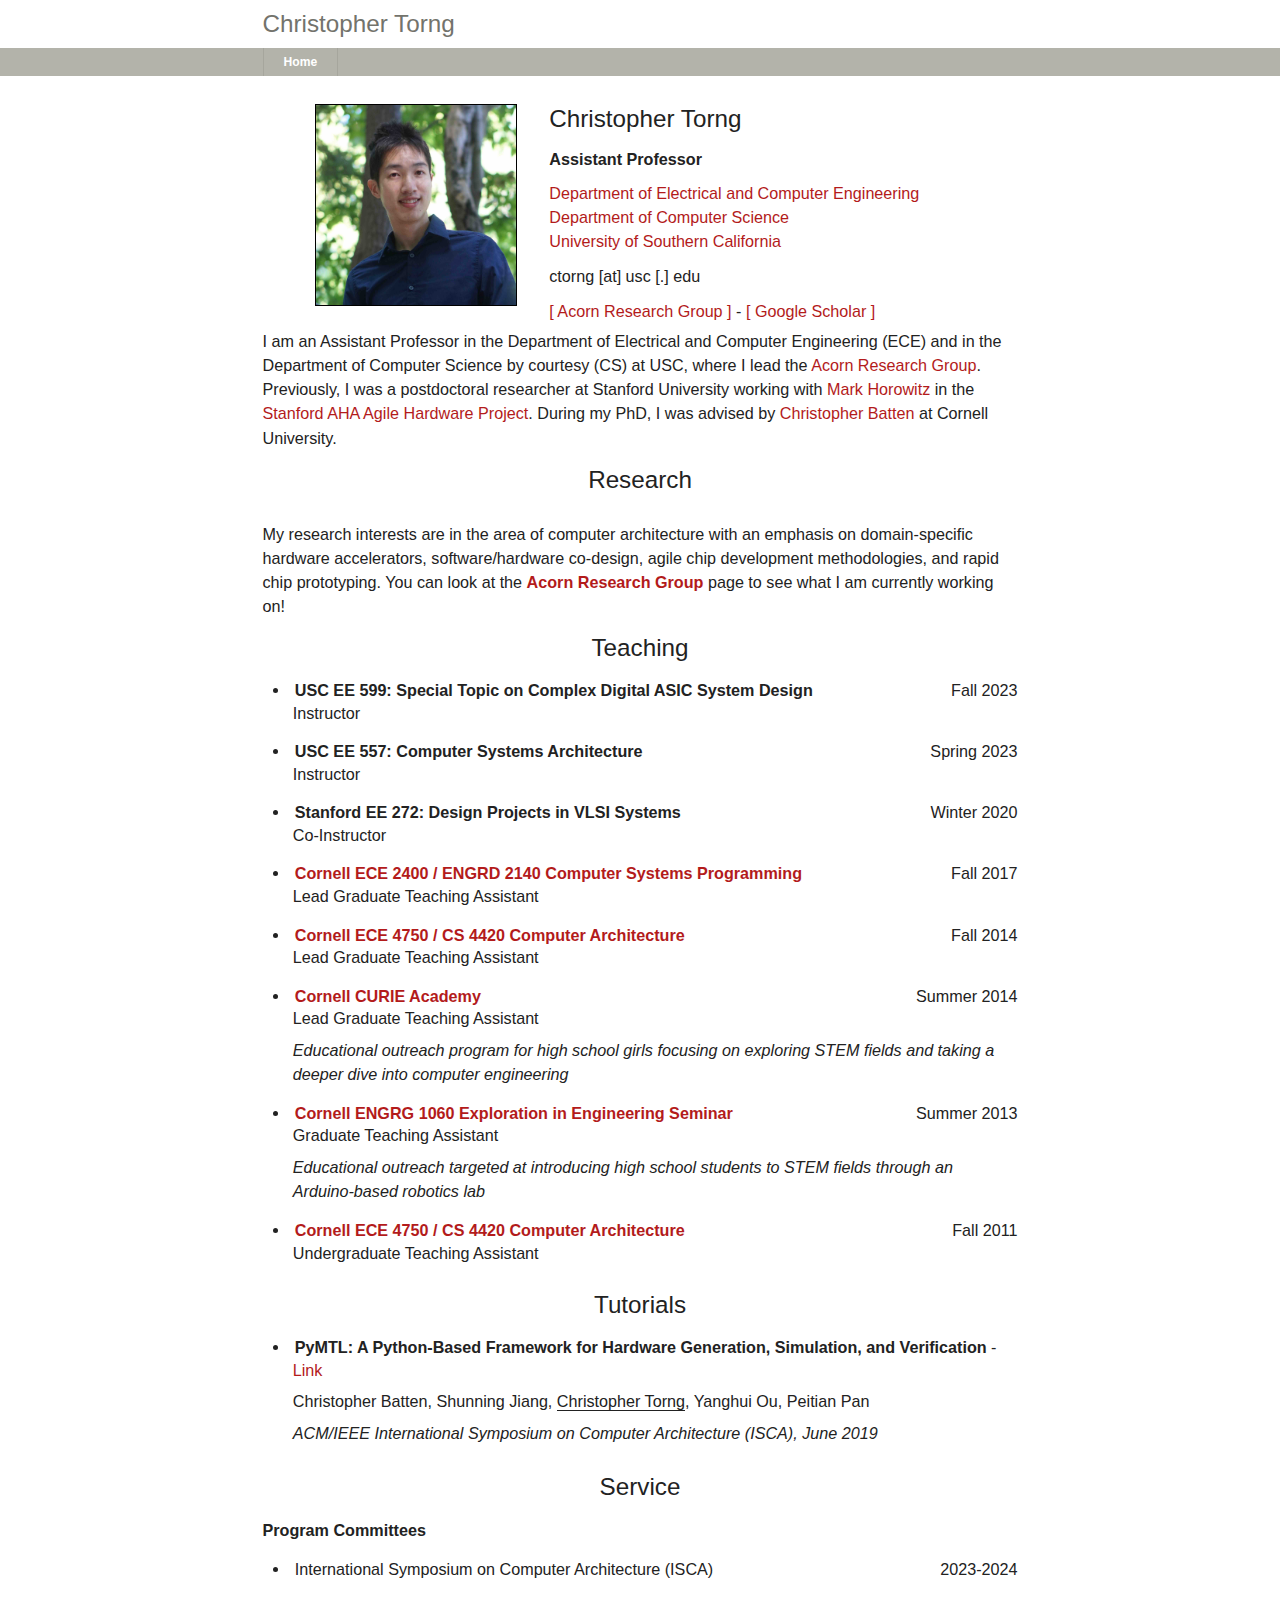
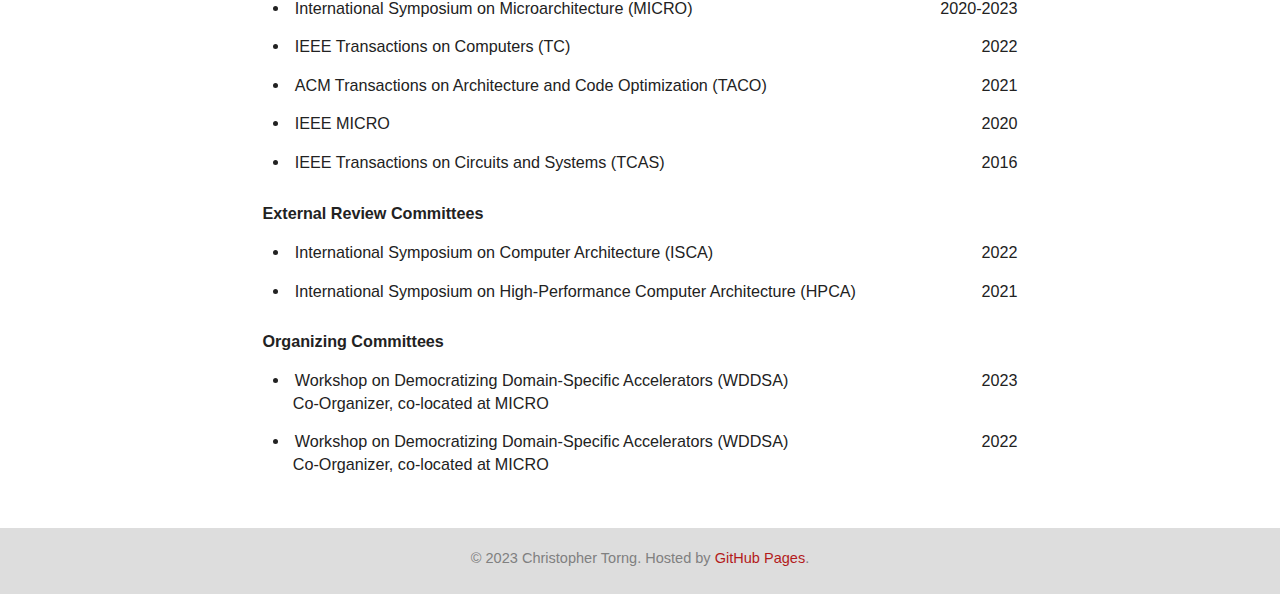
==== index.html @ f551531d "update" ====
<!DOCTYPE HTML PUBLIC "-//W3C//DTD HTML 4.01//EN"
  "http://www.w3.org/TR/html4/strict.dtd" >
<!--===================================================================-->
<!-- Christopher Torng Homepage                                       -->
<!--===================================================================-->

<html>

<head>
  <title>Christopher Torng</title>
  <meta charset="utf-8">
  <meta http-equiv="X-UA-Compatible" content="IE=edge">
  <meta name="robots" content="all">
  <meta name="author" content="Christopher Torng">

  <!-- Tells browser to set website width in px to device width -->
  <meta name="viewport" content="width=device-width, initial-scale=1, shrink-to-fit=no">

  <!-- <link rel="shortcut icon" type="image/x-icon" href="stanford.ico" /> -->
  <link rel="stylesheet" type="text/css" media="screen" href="ctorng.css"/>
  <link rel="apple-touch-icon" href="apple-touch-icon.png">

  <!-- Open Graph -->

  <meta property="og:locale"    content="en_US">
  <meta property="og:url"       content="https://ctorng.com/" />
  <meta property="og:type"      content="website" />
  <meta property="og:title"     content="Christopher Torng" />
  <meta property="og:site_name" content="Christopher Torng" />
  <meta property="og:image"     content="https://ctorng.com/ctorng.jpg" />
  <meta property="og:description" content="Christopher Torng" />
</head>

<body class="onecolumn">

<!-- - - - - - - - - - - - - - - - - - - - - - - - - - - - - - - - - - -->
<!-- Header                                                            -->
<!-- - - - - - - - - - - - - - - - - - - - - - - - - - - - - - - - - - -->

<div id="header">
  <div id="header-uname">
    <div id="header-uname-inner">
      <h1>Christopher Torng</h1>
    </div>
  </div>
  <div id="header-nav">
    <div id="header-nav-inner">
      <ul>
        <li><a href="index.html">Home</a></li>
        <!--<li><a href="news.html">News</a></li>-->
        <!--<li><a href="research.html">Research</a></li>-->
        <!--<li><a href="publications.html">Publications</a></li>-->
        <!--<li><a href="teaching.html">Teaching</a></li>-->
        <!--<li><a href="chips.html">Chips</a></li>-->
        <!--<li><a href="cv.html">CV</a></li>-->
      </ul>
      <div class="float-fix"></div>
    </div>
  </div>
</div>

<!-- - - - - - - - - - - - - - - - - - - - - - - - - - - - - - - - - - -->
<!-- Content                                                       -->
<!-- - - - - - - - - - - - - - - - - - - - - - - - - - - - - - - - - - -->

<div id="content">
<div id="content-inner">

<table><tr>
  <td>
    <img id="headshot" src="ctorng.jpg" alt="Christopher Torng" />
  </td>
  <td>
    <h1>Christopher Torng</h1>
    <h2><b>Assistant Professor</b></h2>
    <br>
    <h2><a href="https://minghsiehece.usc.edu">Department of Electrical and Computer Engineering</a></h2>
    <h2><a href="https://www.cs.usc.edu">Department of Computer Science</a></h2>
    <h2><a href="https://www.usc.edu">University of Southern California</a></h2>
    <br>
    <h2>ctorng [at] usc [.] edu</h2>
    <br>
    <h2>
      <!-- <a href="assets/cv/ctorng-cv.pdf" target="_blank">[CV]</a> -->
      <a href="https://sites.usc.edu/acorn-research" target="_blank">[
        Acorn Research Group ]</a> -
      <a href="https://scholar.google.com/citations?hl=en&user=NqSxRAsAAAAJ&view_op=list_works&sortby=pubdate" target="_blank">[ Google
            Scholar ]</a>
    </h2>
  </td>
</tr></table>

<p>I am an Assistant Professor in the Department of Electrical and
Computer Engineering (ECE) and in the Department of Computer Science by
courtesy (CS) at USC, where I lead the <a href="https://sites.usc.edu/acorn-research" target="_blank">Acorn Research Group</a>.

Previously, I was a postdoctoral researcher at Stanford University working
with <a
href="https://aha.stanford.edu/person/mark-horowitz">Mark Horowitz</a>
in the <a href="https://aha.stanford.edu/">Stanford AHA Agile Hardware
  Project</a>. During my PhD, I was advised by <a
  href="http://www.csl.cornell.edu/~cbatten/">Christopher Batten</a>
at Cornell University.
</p>

  <!-- ...........................................................
   Research
  ................................................................ -->

  <div id="content-header"><h1 class="center">Research</h1></div>

<br>

<p>My research interests are in the area of computer architecture with an
emphasis on domain-specific hardware accelerators, software/hardware
co-design, agile chip development methodologies, and rapid chip prototyping.

You can look at the <b><a href="https://sites.usc.edu/acorn-research"
target="_blank">Acorn Research Group</a></b> page
to see what I am currently working on!
</p>

<!--
<p>
It is challenging today for traditional hardware design flows to produce high-quality designs quickly and at low cost. We have just experienced a global chip shortage with significant economic impacts, and it is now critically important to ask new research questions regarding how architectures and systems can be designed from the ground up to reduce the <i>end-to-end design effort</i> across the software-hardware stack, rather than designing primarily for higher performance and efficiency. My research approach tackles this problem from the system aspects down through to the silicon implementation.
</p>

<p>
I have a demonstrated track record in building digital silicon prototypes that support my research, including an end-to-end agile flow with compiler-accelerator co-design (<a href="chips.html#amber"><i>Amber SoC</i></a> in 16nm), productive chip building methodologies (<a href="chips.html#celerity"><i>Celerity SoC</i></a> in 16nm), silicon-validation of a new Python-embedded hardware description language called PyMTL (<a href="chips.html#brgtc1"><i>BRGTC1</i></a> in 130nm, <a href="chips.html#brgtc2"><i>BRGTC2</i></a> in 28nm), evaluating fine-grain power control techniques (<a href="chips.html#dcs"><i>DCS</i></a> in 65nm), and hardware-accelerated advanced cryptography (<a href="chips.html#vdf"><i>CryptoVDF</i></a> in 130nm).
-->

<!--
My activities have resulted in a selection as a Rising Star in Computer Architecture by Georgia Tech and an IEEE Micro Top Pick from Hot Chips.</p>
-->

  <!-- ...........................................................
   Teaching
  ................................................................ -->

  <div id="content-header"><h1 class="center">Teaching</h1></div>

  <ul class="medlist">

  <li><b>USC EE 599: Special Topic on Complex Digital ASIC System Design</b><span style="float:right;">Fall 2023</span>
    <br>Instructor
  </li>

  <li><b>USC EE 557: Computer Systems Architecture</b><span style="float:right;">Spring 2023</span>
    <br>Instructor
  </li>

  <li><b>Stanford EE 272: Design Projects in VLSI Systems</b><span style="float:right;">Winter 2020</span>
    <br>Co-Instructor
  </li>

  <li><b><a href="http://www.csl.cornell.edu/courses/ece2400/">Cornell ECE 2400 / ENGRD
          2140 Computer Systems Programming</a></b><span style="float:right;">Fall 2017</span>
    <br>Lead Graduate Teaching Assistant
  </li>

  <li><b><a href="http://www.csl.cornell.edu/courses/ece4750/">Cornell ECE 4750 / CS
        4420 Computer Architecture</a></b><span style="float:right;">Fall 2014</span>
    <br>Lead Graduate Teaching Assistant
  </li>

  <li><b><a href="http://www.csl.cornell.edu/curie2014/">Cornell CURIE
        Academy</a></b><span style="float:right;"> Summer 2014</span>
    <br>Lead Graduate Teaching Assistant
    <p><i>Educational outreach program for high school girls focusing
      on exploring STEM fields and taking a deeper dive into computer
      engineering</i></p>
  </li>

  <li><b><a href="http://www.csl.cornell.edu/engrg1060/">Cornell ENGRG
        1060 Exploration in Engineering Seminar</a></b><span style="float:right;">Summer 2013</span>
    <br>Graduate Teaching Assistant
    <p><i>Educational outreach targeted at introducing high school students to
      STEM fields through an Arduino-based robotics lab</i></p>
  </li>

  <li><b><a href="http://www.csl.cornell.edu/courses/ece4750/">Cornell ECE 4750 / CS
        4420 Computer Architecture</a></b><span style="float:right;">Fall 2011</span>
    <br>Undergraduate Teaching Assistant
  </li>

  </ul>
  <br>

  <!-- ...........................................................
   Tutorials
  ................................................................ -->

  <div id="content-header"><h1>Tutorials</h1></div>

  <ul class="medlist">
    <li><b>PyMTL: A Python-Based Framework for Hardware Generation,
        Simulation, and Verification</b> -
    <a href="https://www.csl.cornell.edu/pymtl2019">Link</a>

      <p>Christopher Batten, Shunning Jiang, <uu>Christopher Torng</uu>,
      Yanghui Ou, Peitian Pan</p>

      <p><i>ACM/IEEE International Symposium on Computer Architecture
        (ISCA), June 2019</i></p>
    </li>
  </ul>
  <br>

  <!-- ...........................................................
   Service
  ................................................................ -->

  <div id="content-header"><h1>Service</h1></div>

  <p><b>Program Committees</b></p>
  <ul class="medlist">
    <li>International Symposium on Computer Architecture (ISCA)<span style="float:right;">2023-2024</span></li>
    <li>International Symposium on Microarchitecture (MICRO)<span style="float:right;">2020-2023</span></li>
    <li>IEEE Transactions on Computers (TC)<span style="float:right;">2022</span></li>
    <li>ACM Transactions on Architecture and Code Optimization (TACO)<span style="float:right;">2021</span></li>
    <li>IEEE MICRO<span style="float:right;">2020</span></li>
    <li>IEEE Transactions on Circuits and Systems (TCAS)<span style="float:right;">2016</span></li>
  </ul>
  <br>

  <p><b>External Review Committees</b></p>
  <ul class="medlist">
    <li>International Symposium on Computer Architecture (ISCA)<span style="float:right;">2022</span></li>
    <li>International Symposium on High-Performance Computer Architecture (HPCA)<span style="float:right;">2021</span></li>
  </ul>
  <br>

  <p><b>Organizing Committees</b></p>
  <ul class="medlist">
    <li>
      Workshop on Democratizing Domain-Specific Accelerators (WDDSA)<span style="float:right;">2023</span>
      <br>Co-Organizer, co-located at MICRO
    </li>
    <li>
      Workshop on Democratizing Domain-Specific Accelerators (WDDSA)<span style="float:right;">2022</span>
      <br>Co-Organizer, co-located at MICRO
    </li>
  </ul>
  <br>



</div>
</div>
<div id="copyright"> <p>© 2023 Christopher Torng. Hosted by <a
     href="https://pages.github.com" target="_blank">GitHub Pages</a>.</p>
</div>
</body>
</html>
---- ctorng.css ----
/*======================================================================*/
/* Work Stylesheet                                                      */
/*======================================================================*/
/*
  Some of this formatting comes from Cornell University website templates,
  but most of it has been customized.

  Author : Christopher Torng
  Date   : October 2021
*/

/*----------------------------------------------------------------------*/
/* Main Body Block                                                      */
/*----------------------------------------------------------------------*/
/* According to Cornell website template comments: Note the font-size
   declaration. Its purpose is to reset the default font size to 10px
   instead of 16px, allowing font sizes to be specified in ems
   throughout the stylesheet (1.0em = 10px, 1.3em = 13px, etc.). It is
   important to specify font sizes in ems instead of pixels, because
   IE/Win does not allow text to be resized by the user if it is
   specified in pixels.
*/

BODY
{
  width            : 100%;
  margin           : 0px;
  padding          : 0px;
  background-color : white;
  background-image : none;
  /* font-family      : georgia, arial, serif; */
  font-family      : helvetica;
  /* translate 1.0em to 10px, 1.5em to 15px, etc. */
  font-size        : 63.125%;
  color            : #222;
  /* background       : #f0eee4; */
  /* background       : #eeeeee; */
  background       : #ffffff;
  overflow-y       : scroll;
}


/*----------------------------------------------------------------------*/
/* Header                                                               */
/*----------------------------------------------------------------------*/
/* Includes both the header name and the navigation bar */

#header-uname
{
  background       : #ffffff;
}

#header-uname-inner
{
  max-width        : 755px;
  margin           : 0px;
  margin-left      : auto;
  margin-right     : auto;
  padding          : 0px;
  padding-left     : 25px;
  padding-right    : 25px;
  background       : #ffffff;
  /*border : 1px solid blue;*/
}

#header-uname h1
{
  max-width        : 755px;
  margin           : 0px;
  margin-left      : auto;
  margin-right     : auto;
  padding          : 0px;
  padding-top      : 10px;
  padding-bottom   : 10px;
  font-size        : 2.4em;
  font-weight      : normal;
  color            : #73736c;
  display          : block;
  /*border : 1px dashed blue;*/

  /* Make header a little larger on iOS safari */
  -webkit-text-size-adjust : 150%;
}

#header-nav
{
  width            : 100%;
  background       : #b3b3aa;
}

#header-nav-inner
{
  max-width        : 755px;
  margin           : 0px;
  margin-left      : auto;
  margin-right     : auto;
  padding          : 0px;
  padding-left     : 25px;
  padding-right    : 25px;
  background       : #b3b3aa;
  /*border : 1px solid green;*/
}

#header-nav ul
{
  float            : left;
  margin           : 0;
  padding          : 0;
  border-left      : 1px solid #a6a69d;
  max-width        : 739px;
  display          : block;
}

#header-nav li
{
  margin           : 0px;
  padding          : 0px;
  float            : left;
  background       : none;
  display          : block;
  font-size        : 1em;
  /*border : 1px solid red;*/

  /* Make item a little larger on iOS safari */
  -webkit-text-size-adjust : 150%;
}

#header-nav a
{
  float            : left;
  padding          : 7px 20px;
  border           : none;
  border-right     : 1px solid #a6a69d;
  font-size        : 1.2em;
  font-weight      : bold;
  color            : #ffffff;
  text-decoration  : none;
}

#header-nav a:hover
{
  background       : #a6a69d;
}

/*----------------------------------------------------------------------*/
/* Header Block                                                         */
/*----------------------------------------------------------------------*/

DIV#header
{
  margin           : 0em;
  padding          : 0em;
}

IMG#headshot
{
  margin           : 0em;
  margin-left      : 2em;
  margin-bottom    : 2em;
  padding          : 0em;
  border           : 1px solid black;
  float            : right;
  width            : 200px;
  height           : 200px;
}

/*----------------------------------------------------------------------*/
/* Content Block                                                        */
/*----------------------------------------------------------------------*/

DIV#content
{
  clear            : left;
  width            : 100%;
  margin           : 0em;
  padding          : 0em;
  /* background       : #f0eee4; */
  /* background       : #eeeeee; */
  background       : #ffffff;
}

DIV#content-inner
{
  clear            : left;
  max-width        : 755px;
  margin           : 0em;
  margin-left      : auto;
  margin-right     : auto;
  padding-left     : 25px;
  padding-right    : 25px;
  padding-top      : 25px;
  padding-bottom   : 25px;
}

DIV#content-header h1
{
  text-align       : center;
  font-size        : 2.4em;
  font-weight      : normal;

}

/* Adjust space between each publication entry */

DIV#content-pub
{
  margin-bottom    : 2.0em;
}

/* Adjust paragraphs within a publication entry. The font weight is
 * lighter to make the underlined name stand out more */

DIV#content-pub P
{
  margin           : 0em;
  margin-bottom    : 0.5em;
  padding          : 0em;
  font-size        : 1.6em;
  font-weight      : lighter;
  line-height      : 1.30em;
}

/* Make <uu> underline with extra whitespace from the bottom of the text */

DIV#content-pub P UU
{
  border-bottom    : 1px solid;
  padding-bottom   : 0px;
}

/*----------------------------------------------------------------------*/
/* Copyright                                                            */
/*----------------------------------------------------------------------*/

DIV#copyright
{
  clear            : left;
  margin           : 0em;
  margin-left      : auto;
  margin-right     : auto;
  padding-left     : 25px;
  padding-right    : 25px;
  padding-top      : 20px;
  padding-bottom   : 10px;
  background       : #dddddd;
  color            : gray;
  font-size        : 0.9em;
  font-weight      : normal;
  line-height      : 1.0em;
}

DIV#copyright P
{
  text-align       : center;
}

/*----------------------------------------------------------------------*/
/* Paragraphs                                                           */
/*----------------------------------------------------------------------*/

P
{
  margin           : 0em;
  margin-bottom    : 1.0em;
  padding          : 0em;
  font-size        : 1.6em;
  line-height      : 1.49em;
}

P.small
{
  margin           : 0em;
  margin-bottom    : 0.0em;
  padding          : 0em;
  font-size        : 1.6em;
  line-height      : 1.30em;
}

/*----------------------------------------------------------------------*/
/* Links                                                                */
/*----------------------------------------------------------------------*/

A:link     { color: #b31b1b; text-decoration: none      }
A:visited  { color: #b31b1b; text-decoration: none      }
A:hover    { color: #b31b1b; text-decoration: underline }
A:active   { color: #b31b1b; text-decoration: underline }

/*----------------------------------------------------------------------*/
/* Headings                                                             */
/*----------------------------------------------------------------------*/

H1
{
  margin           : 0em;
  margin-bottom    : 0.7em;
  padding          : 0em;
  font-weight      : normal;
  text-align       : left;
  font-size        : 2.4em;

  /* Make header a little larger on iOS safari */
  -webkit-text-size-adjust : 150%;
}

H1.center
{
  text-align       : center;
}

/* this surrounds H2 with a pair of long dashes */

H2.dashed:before
{
  content : "\2014  ";
}

H2.dashed:after
{
  content : "  \2014";
}

H2.dashed
{
  margin           : 0em;
  margin-bottom    : 0.5em;
  padding          : 0em;
  font-weight      : normal;
  font-size        : 2.0em;
  text-align       : center;
  /*text-indent      : -1em;*/
}

H2
{
  margin           : 0em;
  margin-bottom    : 0.3em;
  padding          : 0em;
  padding-top      : 0.0em;
  font-weight      : normal;
  font-size        : 1.6em;
  /*text-align       : center;*/
  /*text-indent      : -1em;*/
}

H3
{
  margin           : 0em;
  margin-bottom    : 0.4em;
  padding          : 0em;
  padding-top      : 0.7em;
  font-size        : 1.6em;
  font-weight      : bold;
  text-align       : left;
}

H4
{
  margin           : 0em;
  margin-bottom    : 0.4em;
  padding          : 0em;
  padding-top      : 0.0em;
  font-size        : 1.4em;
  font-weight      : bold;
  line-height      : 1.5em;
  text-align       : left;
}

H4.center
{
  margin           : 0em;
  margin-bottom    : 0.4em;
  padding          : 0em;
  padding-top      : 0em;
  font-size        : 1.4em;
  font-weight      : bold;
  line-height      : 1.5em;
  text-align       : center;
}

/*----------------------------------------------------------------------*/
/* Lists                                                                */
/*----------------------------------------------------------------------*/

UL
{
  margin           : 0em;
  margin-left      : 2.5em;
  padding          : 0em;
  padding-top      : 0.5em;
}

UL UL
{
  margin-top       : 0.7em;
}

UL LI
{
  margin-bottom    : 0.7em;
  padding          : 0em;
  font-size        : 1.3em;
  line-height      : 1.39em;
}

UL.tightlist
{
  padding          : 0em;
  padding-left     : 1.5em;
  margin           : 0em;
  margin-bottom    : 0.7em;
  list-style-position : inside;
}

UL.tightlist LI
{
  margin           : 0.2em;
  padding          : 0em;
  font-size        : 1.6em;
}

UL.medlist
{
  padding          : 0em;
  margin           : 0em;
/*  margin-left      : 2.5em;*/
  margin-left      : 3.0em;
  text-indent      : -2.0em;
  list-style-position : inside;
}

UL.medlist LI
{
  margin           : 0em;
  margin-bottom    : 1.0em;
  padding          : 0em;
  font-size        : 1.6em;
}

/* Make <uu> underline with extra whitespace from the bottom of the text */

UL.medlist UU
{
  border-bottom    : 1px solid;
  padding-bottom   : 0px;
}

UL.medlist LI SPAN.date
{
  font-weight      : bold;
}

UL.medlist LI P
{
  margin           : 0.5em;
  margin-left      : 0.0em;
  text-indent      : 0.0em;
  font-size        : 1.0em;
}

/*----------------------------------------------------------------------*/
/* Tables                                                               */
/*----------------------------------------------------------------------*/

TABLE
{
  /*font-size     : 1.3em;*/
  /*line-height   : 1.39em;*/
}

TABLE TR TD
{
  margin        : 0em;
  padding-left  : 3em;
  padding-right : 0em;
}

/*----------------------------------------------------------------------*/
/* Misc                                                                 */
/*----------------------------------------------------------------------*/

.float-fix { clear : both; }
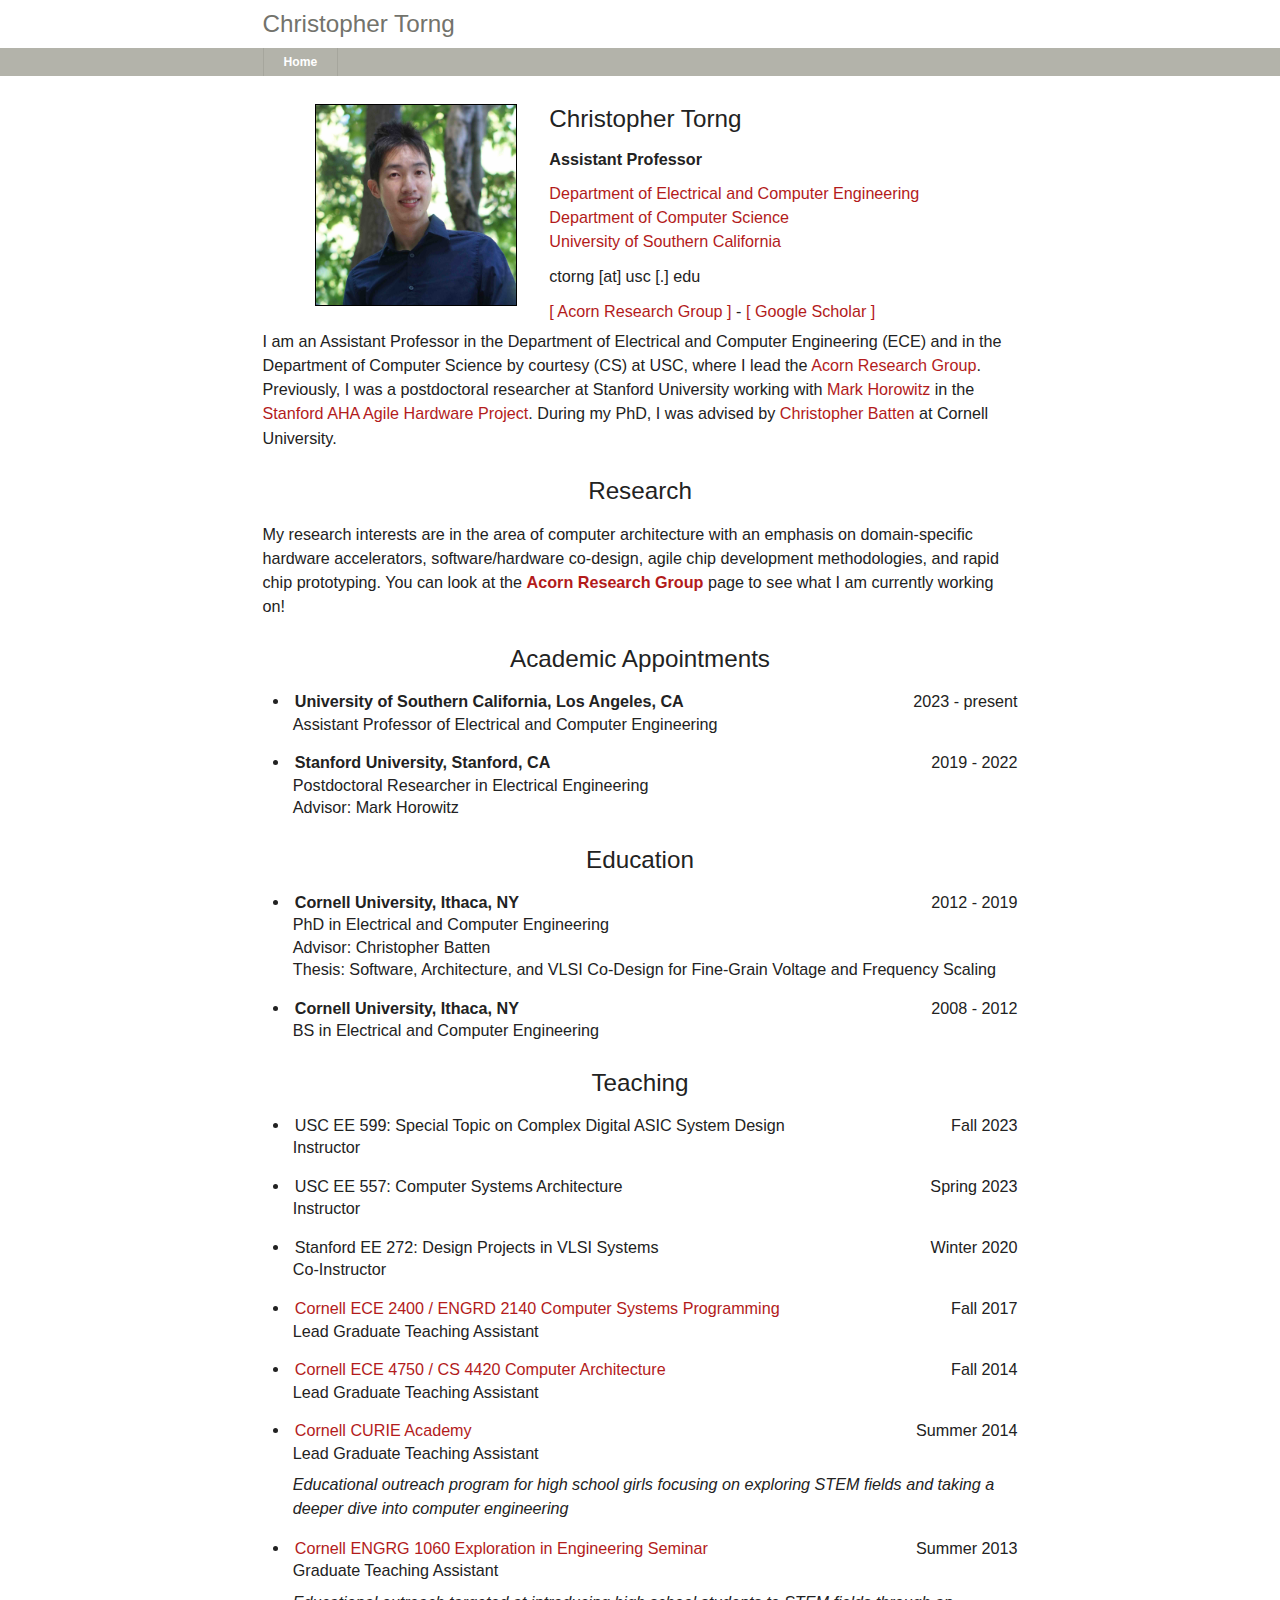
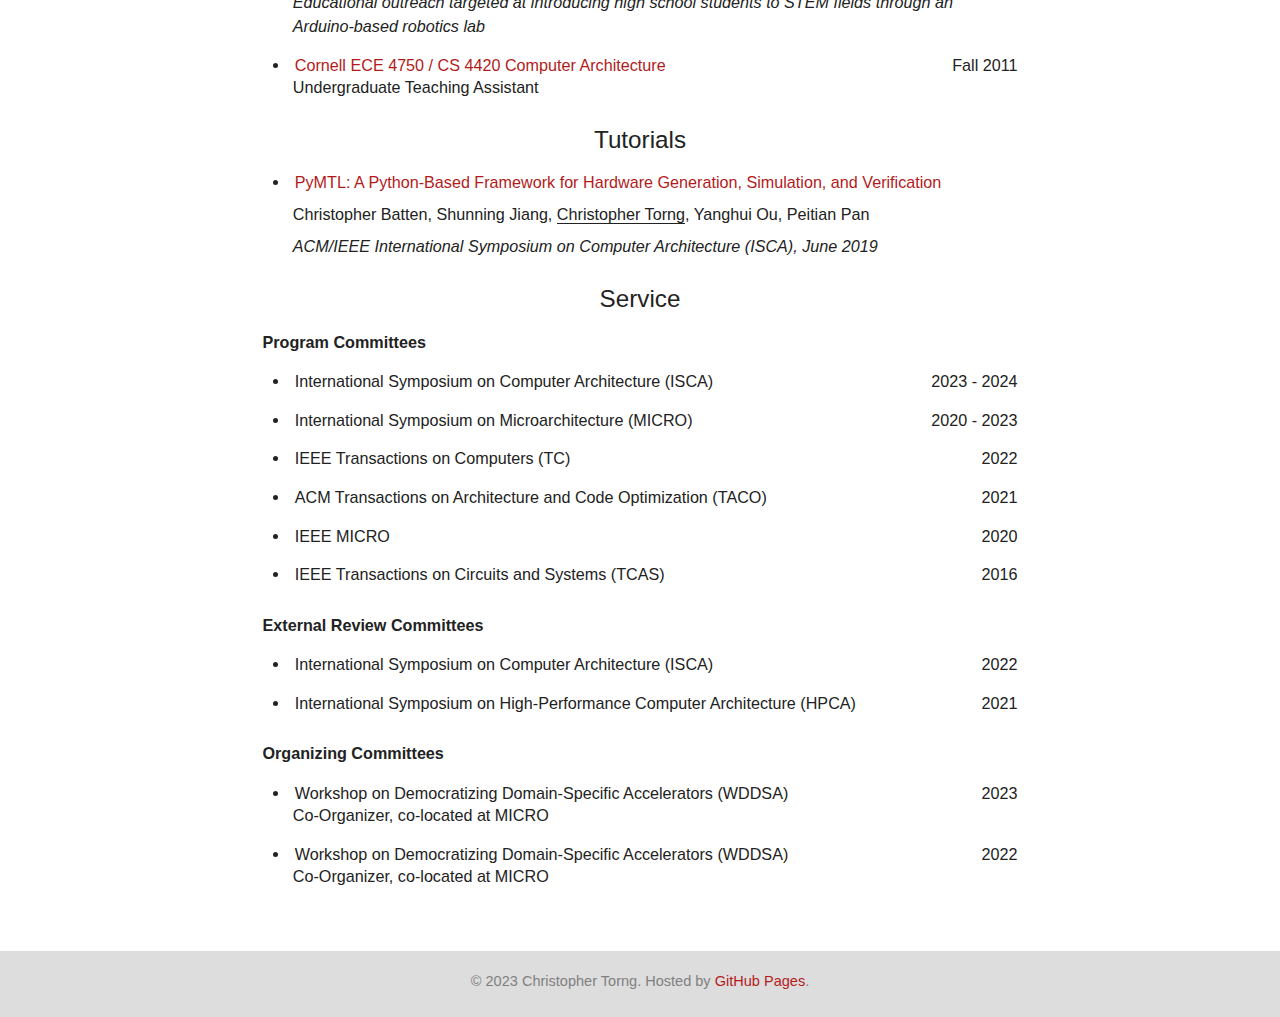
==== commit 1b954446: "update" ====
--- a/index.html
+++ b/index.html
@@ -102,14 +102,14 @@
   href="http://www.csl.cornell.edu/~cbatten/">Christopher Batten</a>
 at Cornell University.
 </p>
+<br>
+
 
   <!-- ...........................................................
    Research
   ................................................................ -->
 
   <div id="content-header"><h1 class="center">Research</h1></div>
-
-<br>
 
 <p>My research interests are in the area of computer architecture with an
 emphasis on domain-specific hardware accelerators, software/hardware
@@ -120,6 +120,8 @@
 to see what I am currently working on!
 </p>
 
+<br>
+
 <!--
 <p>
 It is challenging today for traditional hardware design flows to produce high-quality designs quickly and at low cost. We have just experienced a global chip shortage with significant economic impacts, and it is now critically important to ask new research questions regarding how architectures and systems can be designed from the ground up to reduce the <i>end-to-end design effort</i> across the software-hardware stack, rather than designing primarily for higher performance and efficiency. My research approach tackles this problem from the system aspects down through to the silicon implementation.
@@ -134,6 +136,51 @@
 -->
 
   <!-- ...........................................................
+   Academic Appointments
+  ................................................................ -->
+
+  <div id="content-header"><h1 class="center">Academic Appointments</h1></div>
+
+  <ul class="medlist">
+
+  <li><b>University of Southern California, Los Angeles, CA</b>
+    <span style="float:right;">2023 - present</span>
+    <br>Assistant Professor of Electrical and Computer Engineering
+  </li>
+
+  <li><b>Stanford University, Stanford, CA</b>
+    <span style="float:right;">2019 - 2022</span>
+    <br>Postdoctoral Researcher in Electrical Engineering
+    <br>Advisor: Mark Horowitz
+  </li>
+
+  </ul>
+  <br>
+
+  <!-- ...........................................................
+   Education
+  ................................................................ -->
+
+  <div id="content-header"><h1 class="center">Education</h1></div>
+
+  <ul class="medlist">
+
+  <li><b>Cornell University, Ithaca, NY</b>
+    <span style="float:right;">2012 - 2019</span>
+    <br>PhD in Electrical and Computer Engineering
+    <br>Advisor: Christopher Batten
+    <br>Thesis: Software, Architecture, and VLSI Co-Design for Fine-Grain Voltage and Frequency Scaling
+  </li>
+
+  <li><b>Cornell University, Ithaca, NY</b>
+    <span style="float:right;">2008 - 2012</span>
+    <br>BS in Electrical and Computer Engineering
+  </li>
+
+  </ul>
+  <br>
+
+  <!-- ...........................................................
    Teaching
   ................................................................ -->
 
@@ -141,45 +188,53 @@
 
   <ul class="medlist">
 
-  <li><b>USC EE 599: Special Topic on Complex Digital ASIC System Design</b><span style="float:right;">Fall 2023</span>
+  <li>USC EE 599: Special Topic on Complex Digital ASIC System Design
+    <span style="float:right;">Fall 2023</span>
     <br>Instructor
   </li>
 
-  <li><b>USC EE 557: Computer Systems Architecture</b><span style="float:right;">Spring 2023</span>
+  <li>USC EE 557: Computer Systems Architecture
+    <span style="float:right;">Spring 2023</span>
     <br>Instructor
   </li>
 
-  <li><b>Stanford EE 272: Design Projects in VLSI Systems</b><span style="float:right;">Winter 2020</span>
+  <li>Stanford EE 272: Design Projects in VLSI Systems
+    <span style="float:right;">Winter 2020</span>
     <br>Co-Instructor
   </li>
 
-  <li><b><a href="http://www.csl.cornell.edu/courses/ece2400/">Cornell ECE 2400 / ENGRD
-          2140 Computer Systems Programming</a></b><span style="float:right;">Fall 2017</span>
+  <li><a href="http://www.csl.cornell.edu/courses/ece2400/">Cornell ECE 2400 / ENGRD
+          2140 Computer Systems Programming</a>
+    <span style="float:right;">Fall 2017</span>
     <br>Lead Graduate Teaching Assistant
   </li>
 
-  <li><b><a href="http://www.csl.cornell.edu/courses/ece4750/">Cornell ECE 4750 / CS
-        4420 Computer Architecture</a></b><span style="float:right;">Fall 2014</span>
+  <li><a href="http://www.csl.cornell.edu/courses/ece4750/">Cornell ECE 4750 / CS
+        4420 Computer Architecture</a>
+    <span style="float:right;">Fall 2014</span>
     <br>Lead Graduate Teaching Assistant
   </li>
 
-  <li><b><a href="http://www.csl.cornell.edu/curie2014/">Cornell CURIE
-        Academy</a></b><span style="float:right;"> Summer 2014</span>
+  <li><a href="http://www.csl.cornell.edu/curie2014/">Cornell CURIE
+        Academy</a>
+    <span style="float:right;">Summer 2014</span>
     <br>Lead Graduate Teaching Assistant
     <p><i>Educational outreach program for high school girls focusing
       on exploring STEM fields and taking a deeper dive into computer
       engineering</i></p>
   </li>
 
-  <li><b><a href="http://www.csl.cornell.edu/engrg1060/">Cornell ENGRG
-        1060 Exploration in Engineering Seminar</a></b><span style="float:right;">Summer 2013</span>
+  <li><a href="http://www.csl.cornell.edu/engrg1060/">Cornell ENGRG
+        1060 Exploration in Engineering Seminar</a>
+    <span style="float:right;">Summer 2013</span>
     <br>Graduate Teaching Assistant
     <p><i>Educational outreach targeted at introducing high school students to
       STEM fields through an Arduino-based robotics lab</i></p>
   </li>
 
-  <li><b><a href="http://www.csl.cornell.edu/courses/ece4750/">Cornell ECE 4750 / CS
-        4420 Computer Architecture</a></b><span style="float:right;">Fall 2011</span>
+  <li><a href="http://www.csl.cornell.edu/courses/ece4750/">Cornell ECE 4750 / CS
+        4420 Computer Architecture</a>
+    <span style="float:right;">Fall 2011</span>
     <br>Undergraduate Teaching Assistant
   </li>
 
@@ -193,9 +248,8 @@
   <div id="content-header"><h1>Tutorials</h1></div>
 
   <ul class="medlist">
-    <li><b>PyMTL: A Python-Based Framework for Hardware Generation,
-        Simulation, and Verification</b> -
-    <a href="https://www.csl.cornell.edu/pymtl2019">Link</a>
+    <li><a href="https://www.csl.cornell.edu/pymtl2019">PyMTL: A Python-Based Framework for Hardware Generation,
+        Simulation, and Verification</a>
 
       <p>Christopher Batten, Shunning Jiang, <uu>Christopher Torng</uu>,
       Yanghui Ou, Peitian Pan</p>
@@ -214,8 +268,8 @@
 
   <p><b>Program Committees</b></p>
   <ul class="medlist">
-    <li>International Symposium on Computer Architecture (ISCA)<span style="float:right;">2023-2024</span></li>
-    <li>International Symposium on Microarchitecture (MICRO)<span style="float:right;">2020-2023</span></li>
+    <li>International Symposium on Computer Architecture (ISCA)<span style="float:right;">2023 - 2024</span></li>
+    <li>International Symposium on Microarchitecture (MICRO)<span style="float:right;">2020 - 2023</span></li>
     <li>IEEE Transactions on Computers (TC)<span style="float:right;">2022</span></li>
     <li>ACM Transactions on Architecture and Code Optimization (TACO)<span style="float:right;">2021</span></li>
     <li>IEEE MICRO<span style="float:right;">2020</span></li>
@@ -242,8 +296,7 @@
     </li>
   </ul>
   <br>
-
-
+  <br>
 
 </div>
 </div>
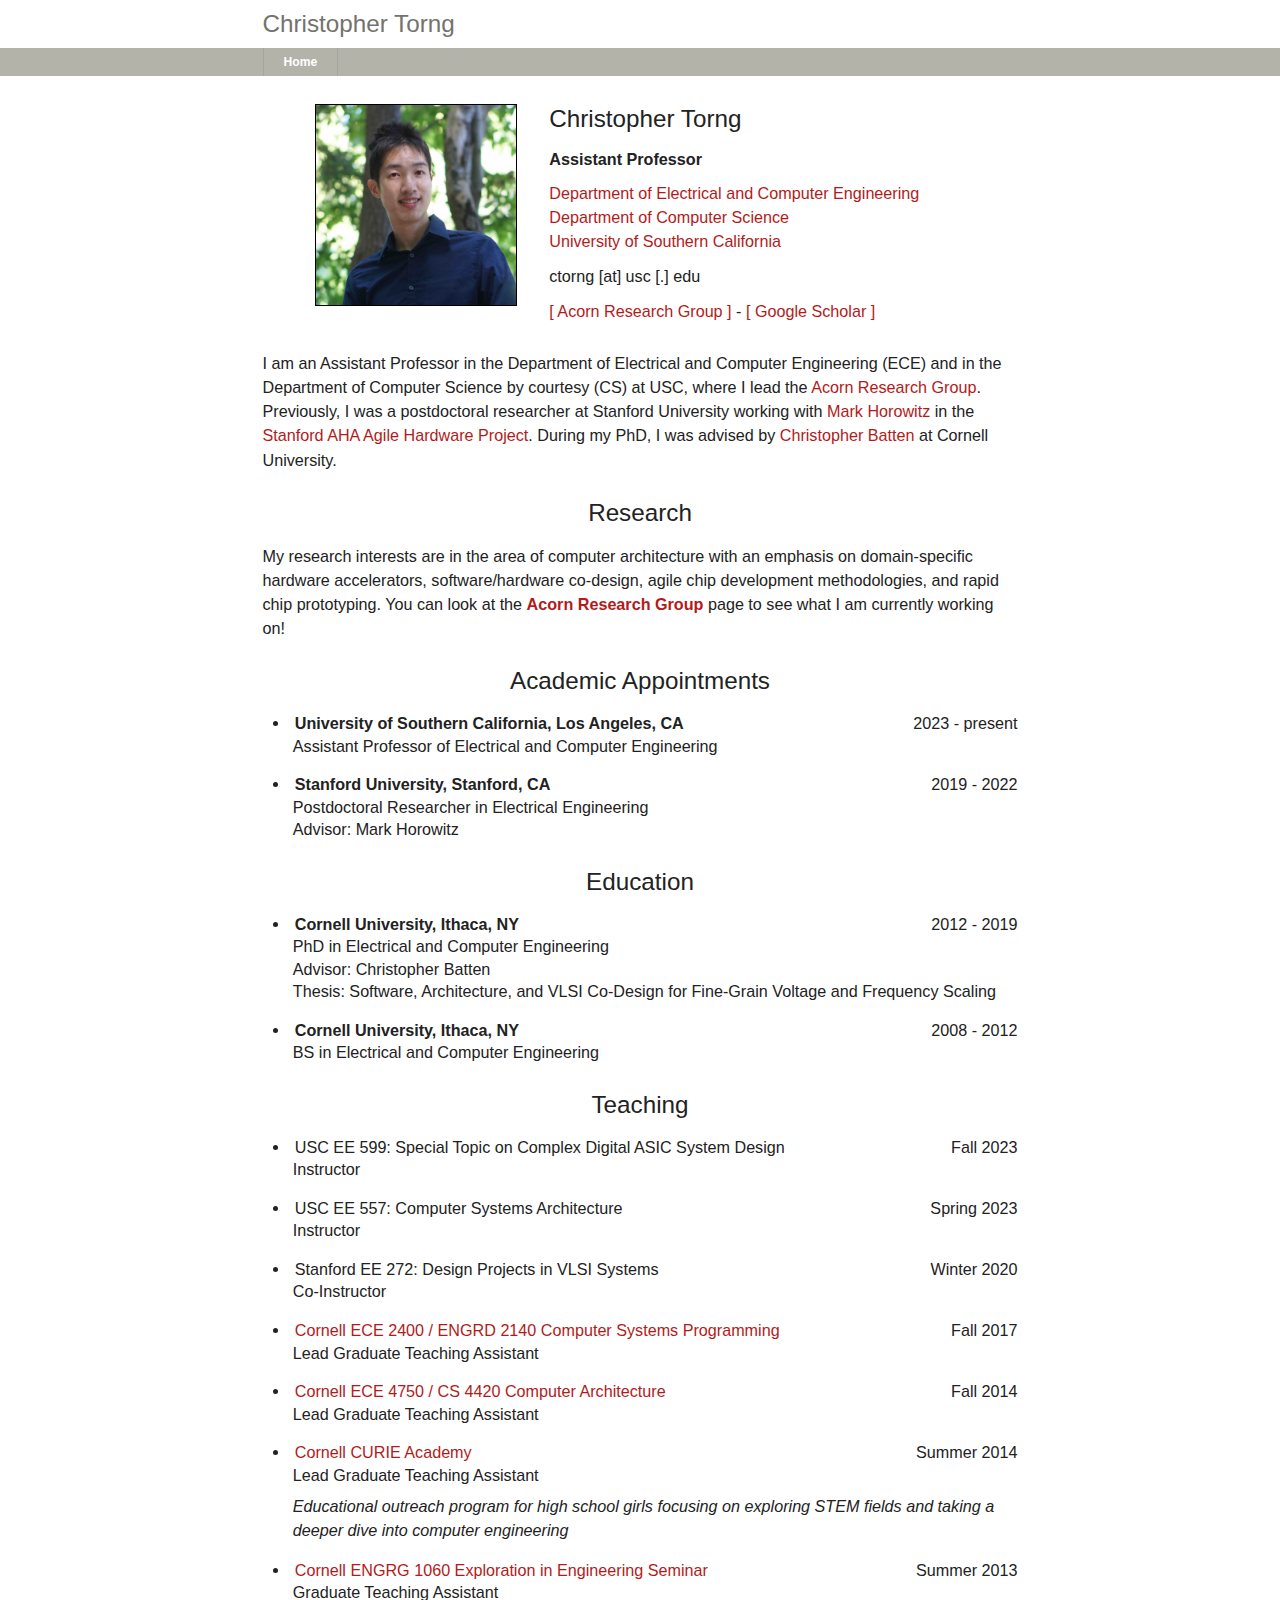
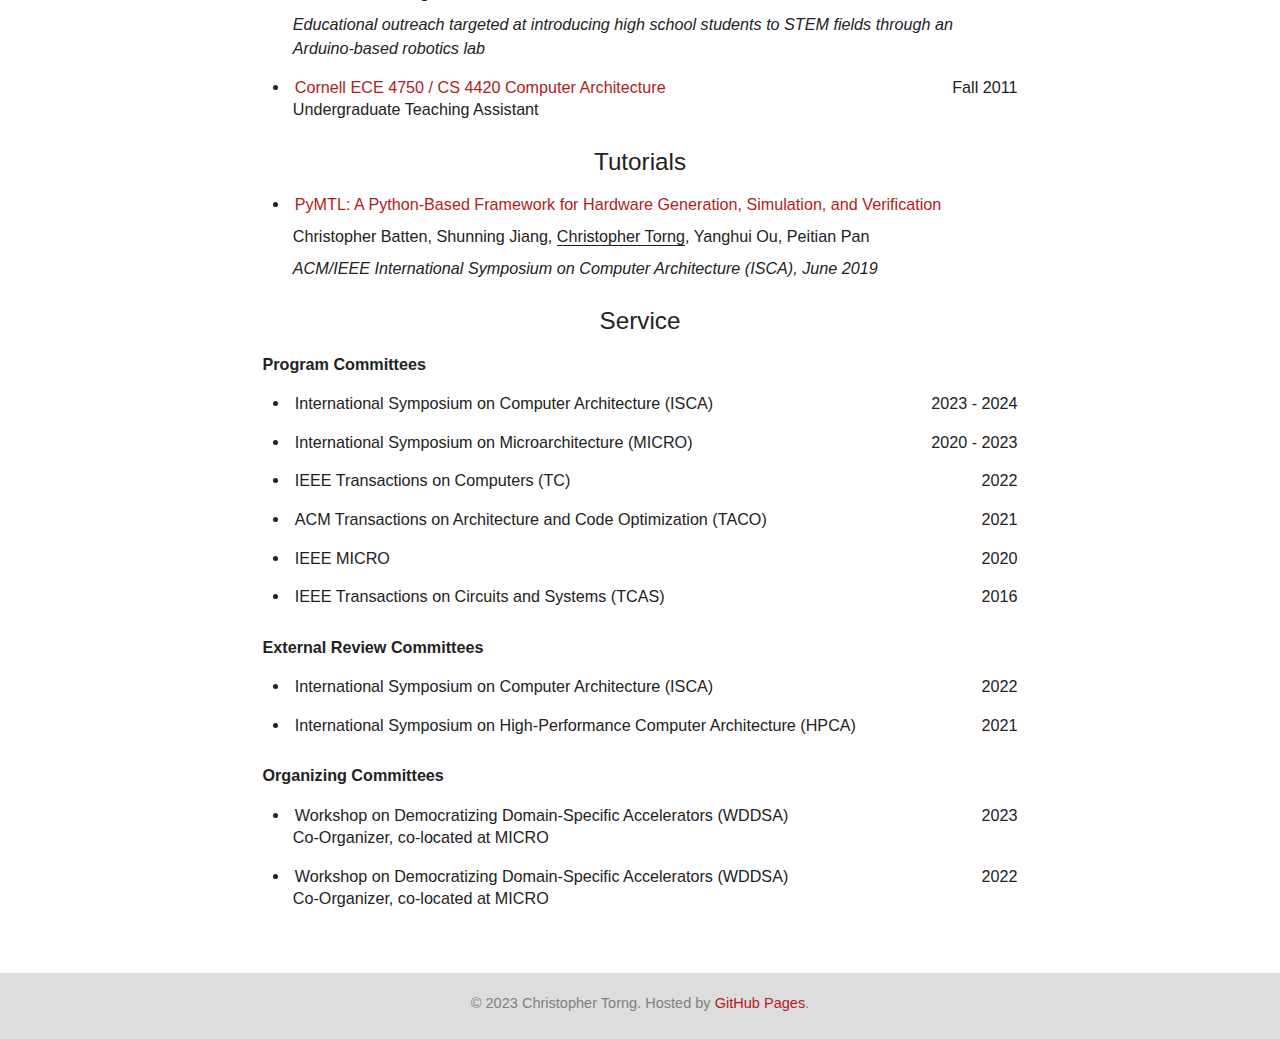
==== commit ef4b981e: "update" ====
--- a/index.html
+++ b/index.html
@@ -89,6 +89,8 @@
     </h2>
   </td>
 </tr></table>
+<br>
+<br>
 
 <p>I am an Assistant Professor in the Department of Electrical and
 Computer Engineering (ECE) and in the Department of Computer Science by
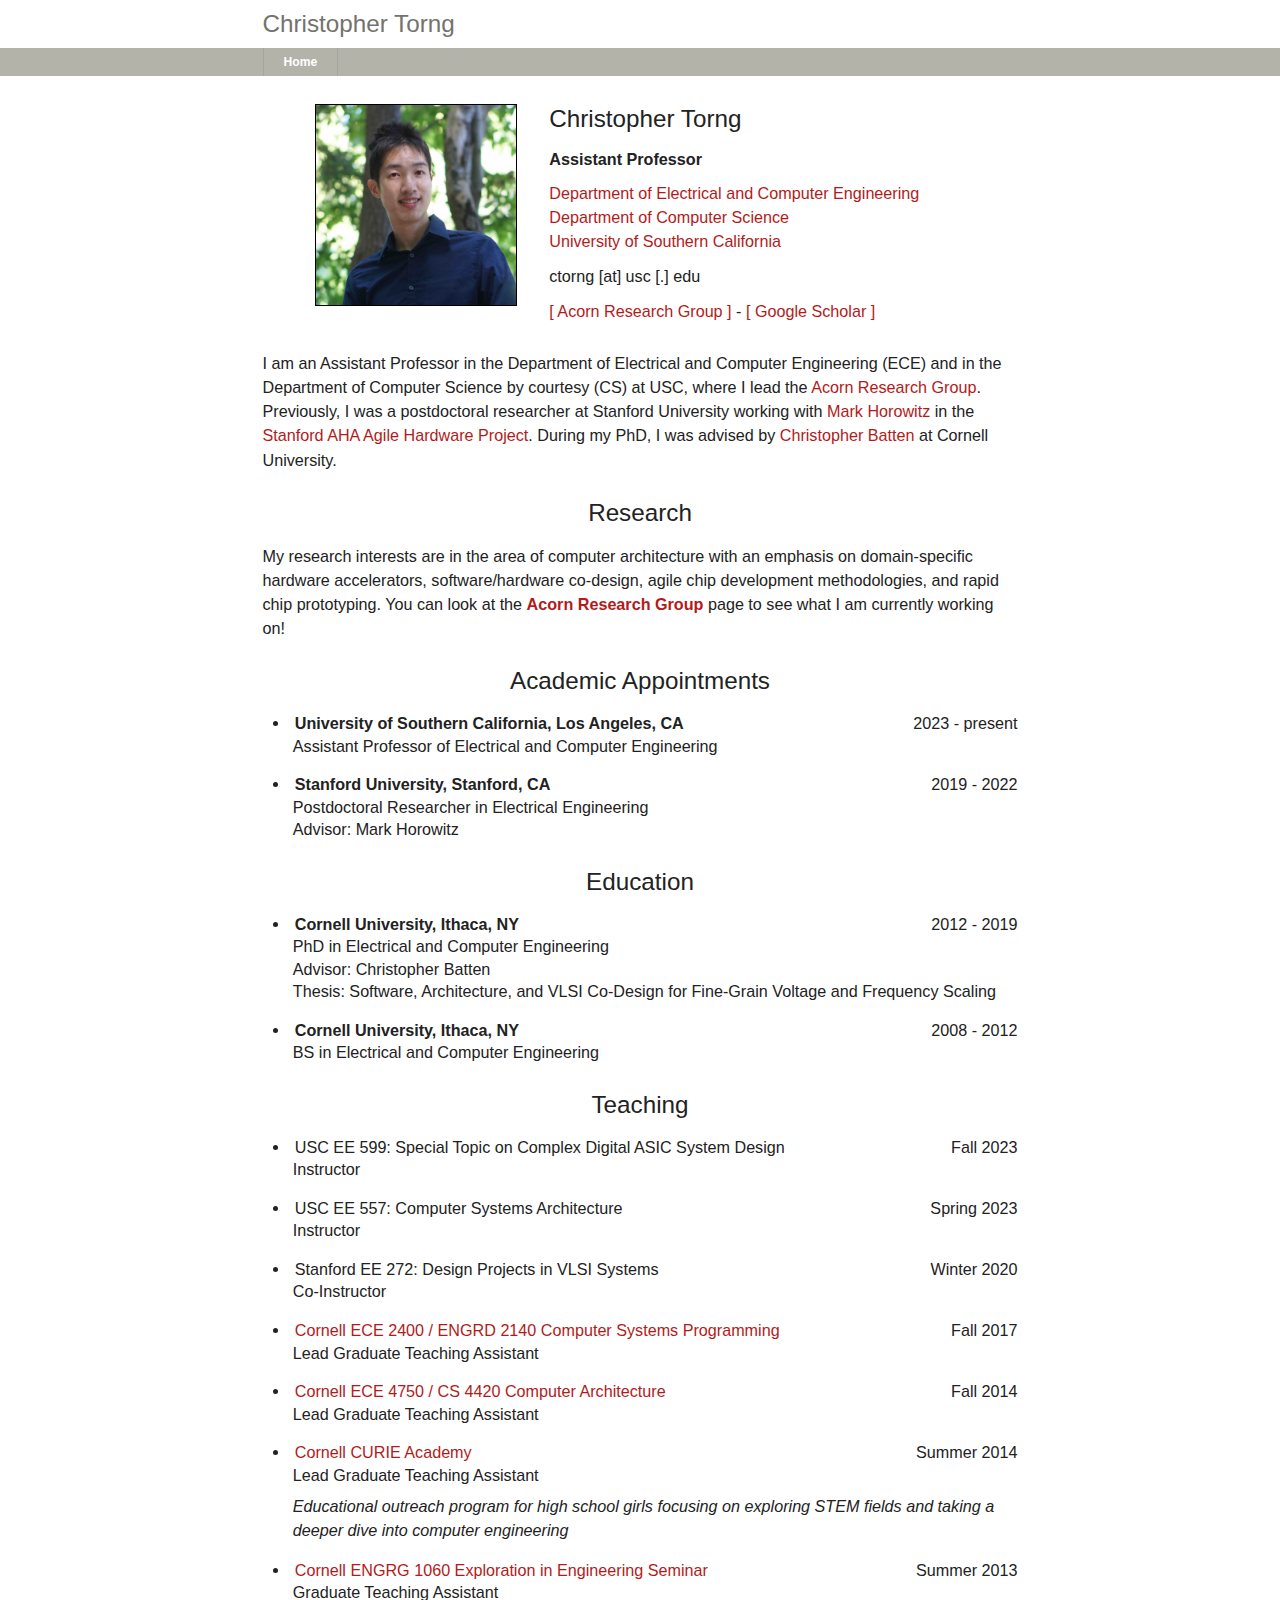
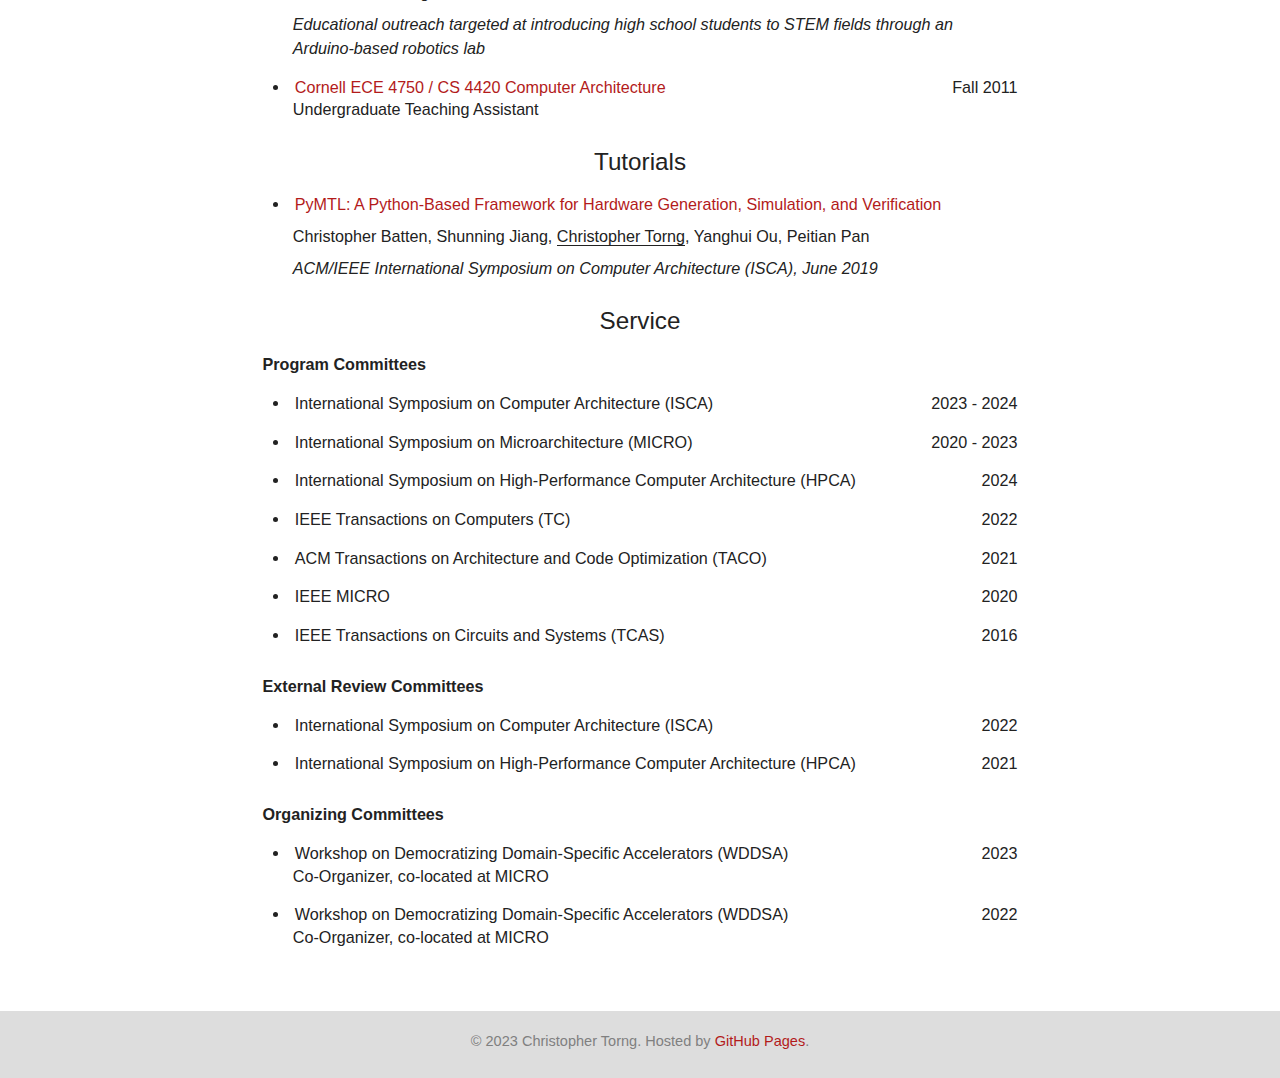
==== commit dfd04ef4: "update" ====
--- a/index.html
+++ b/index.html
@@ -272,6 +272,7 @@
   <ul class="medlist">
     <li>International Symposium on Computer Architecture (ISCA)<span style="float:right;">2023 - 2024</span></li>
     <li>International Symposium on Microarchitecture (MICRO)<span style="float:right;">2020 - 2023</span></li>
+    <li>International Symposium on High-Performance Computer Architecture (HPCA)<span style="float:right;">2024</span></li>
     <li>IEEE Transactions on Computers (TC)<span style="float:right;">2022</span></li>
     <li>ACM Transactions on Architecture and Code Optimization (TACO)<span style="float:right;">2021</span></li>
     <li>IEEE MICRO<span style="float:right;">2020</span></li>
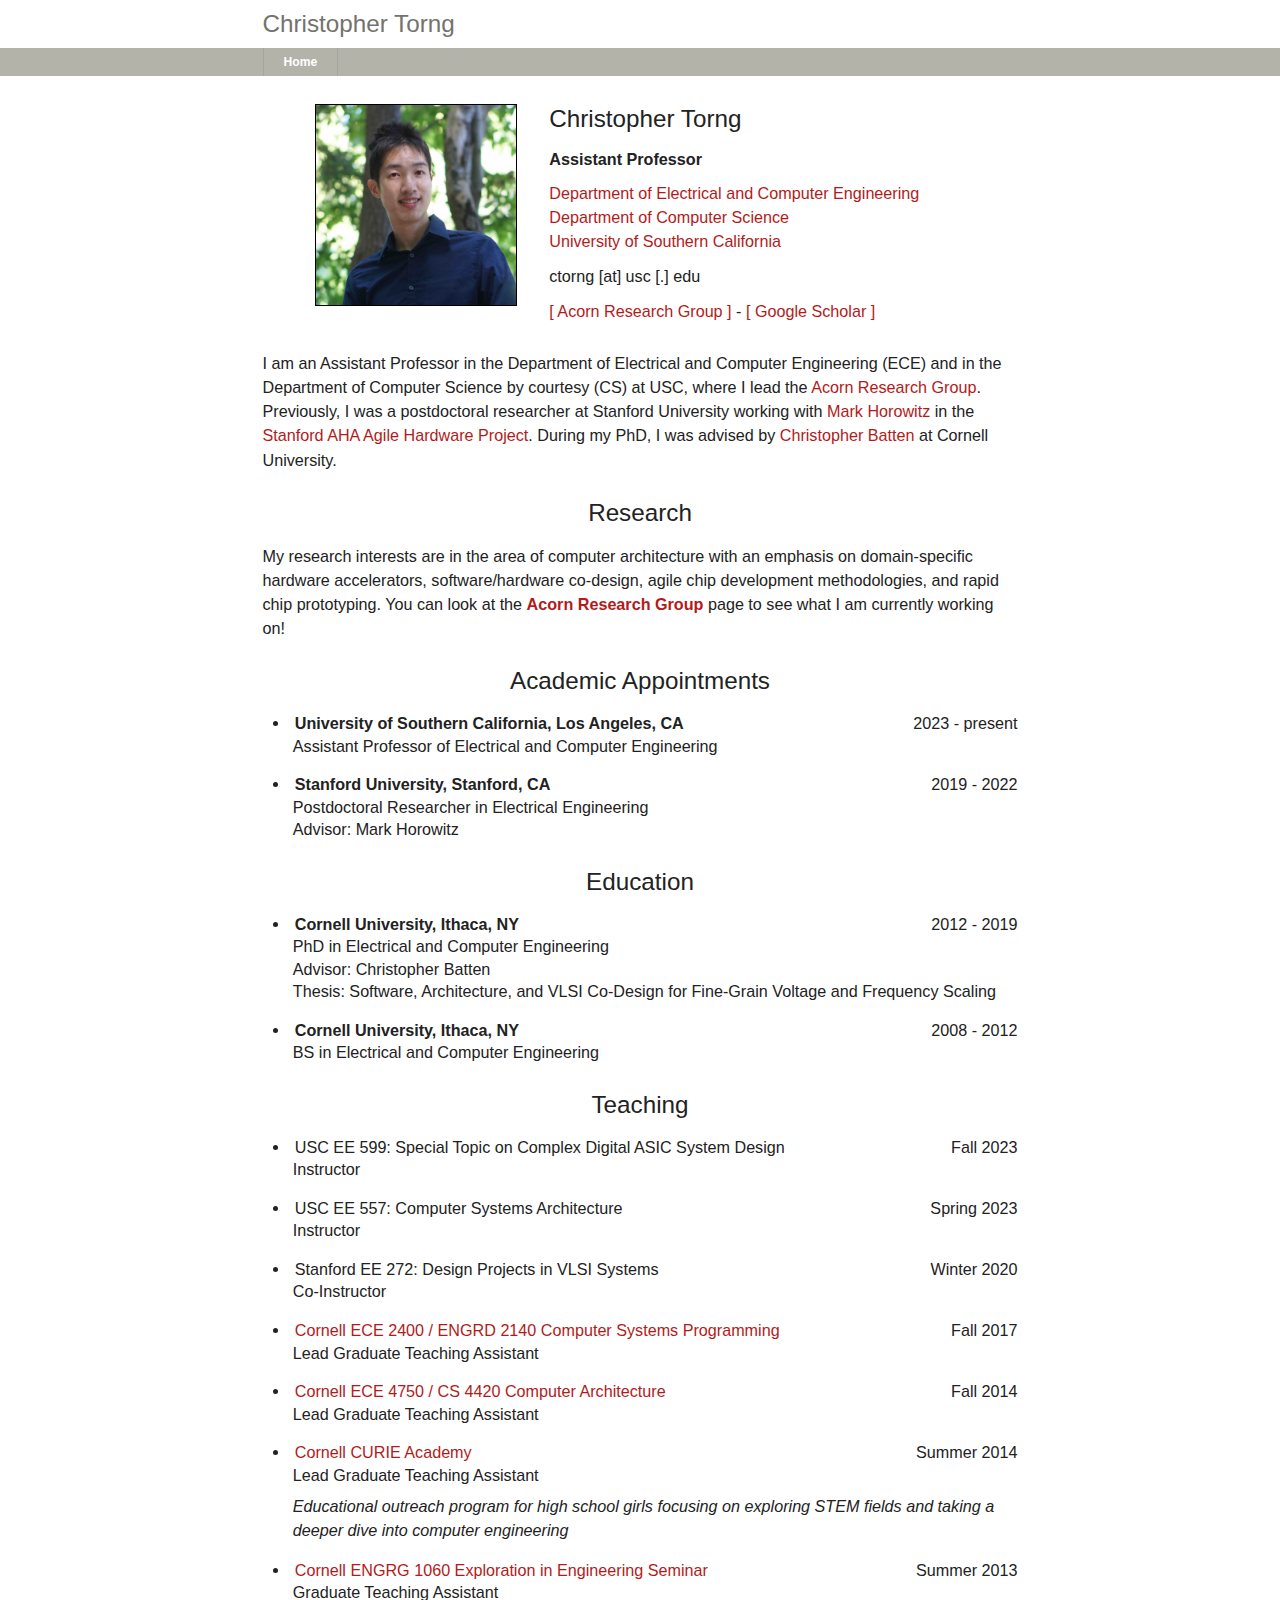
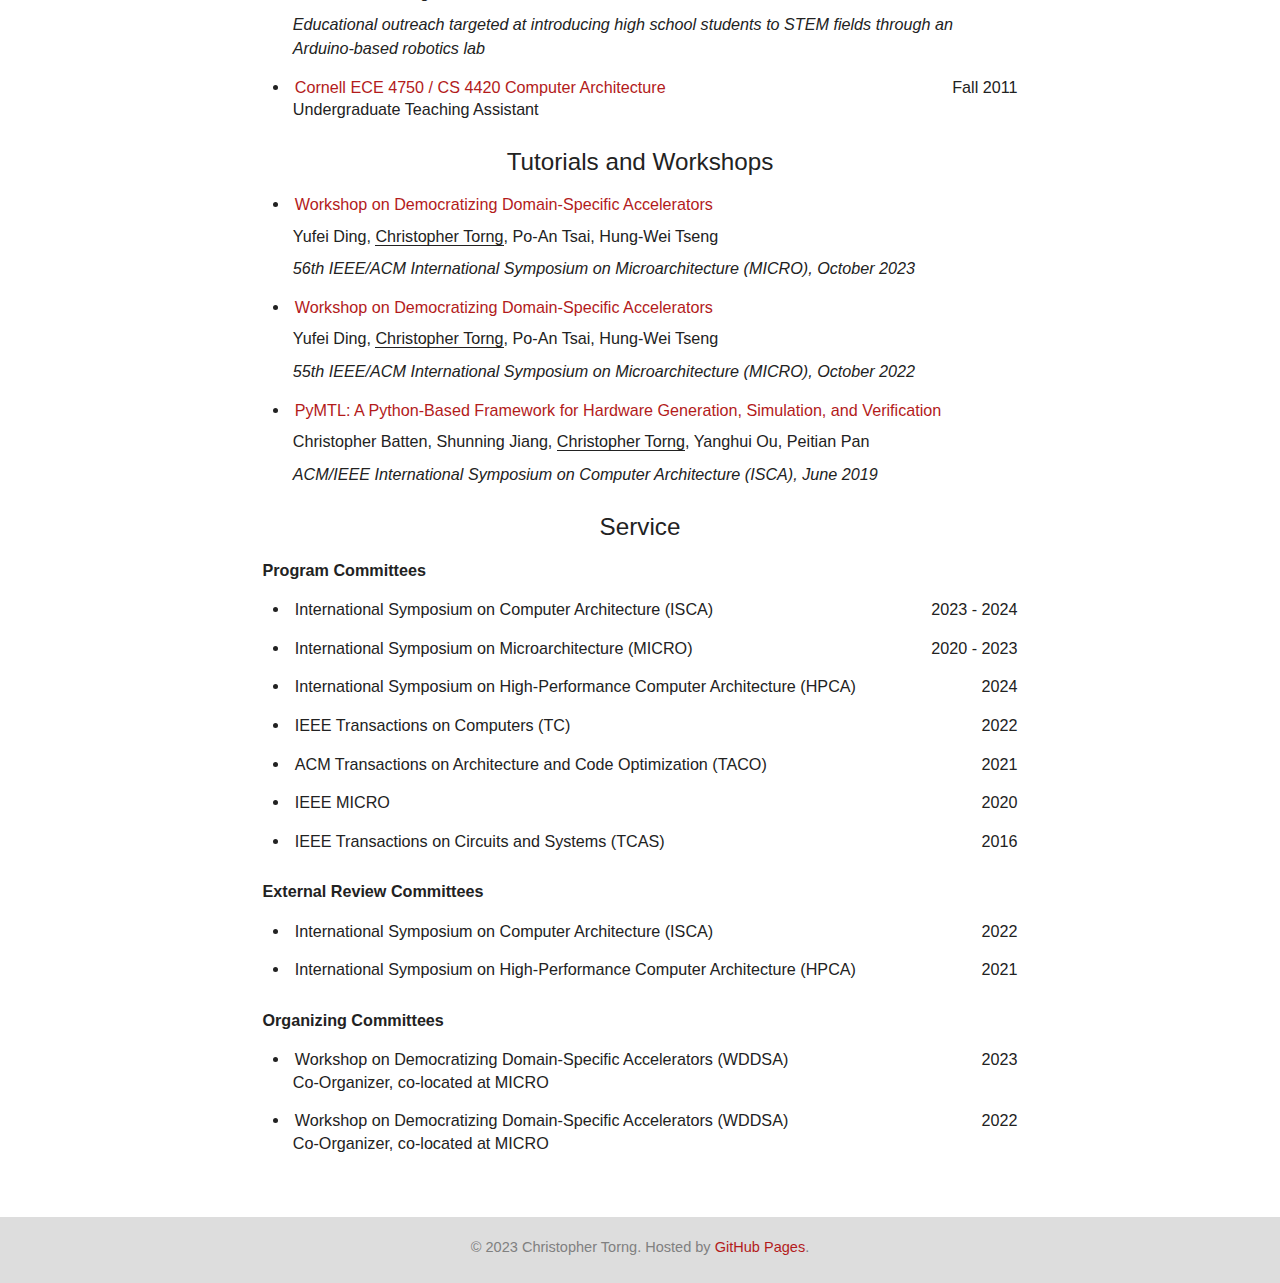
==== commit bf5a4f5a: "update" ====
--- a/index.html
+++ b/index.html
@@ -244,18 +244,30 @@
   <br>
 
   <!-- ...........................................................
-   Tutorials
-  ................................................................ -->
-
-  <div id="content-header"><h1>Tutorials</h1></div>
-
-  <ul class="medlist">
+   Tutorials and Workshops
+  ................................................................ -->
+
+  <div id="content-header"><h1>Tutorials and Workshops</h1></div>
+
+  <ul class="medlist">
+    <li><a href="https://www.escalab.org/wddsa2023">Workshop on
+        Democratizing Domain-Specific Accelerators</a>
+      <p>Yufei Ding, <uu>Christopher Torng</uu>, Po-An Tsai, Hung-Wei Tseng</p>
+      <p><i>56th IEEE/ACM International Symposium on Microarchitecture
+        (MICRO), October 2023</i></p>
+    </li>
+
+    <li><a href="https://www.escalab.org/wddsa2022">Workshop on
+        Democratizing Domain-Specific Accelerators</a>
+      <p>Yufei Ding, <uu>Christopher Torng</uu>, Po-An Tsai, Hung-Wei Tseng</p>
+      <p><i>55th IEEE/ACM International Symposium on Microarchitecture
+        (MICRO), October 2022</i></p>
+    </li>
+
     <li><a href="https://www.csl.cornell.edu/pymtl2019">PyMTL: A Python-Based Framework for Hardware Generation,
         Simulation, and Verification</a>
-
       <p>Christopher Batten, Shunning Jiang, <uu>Christopher Torng</uu>,
       Yanghui Ou, Peitian Pan</p>
-
       <p><i>ACM/IEEE International Symposium on Computer Architecture
         (ISCA), June 2019</i></p>
     </li>
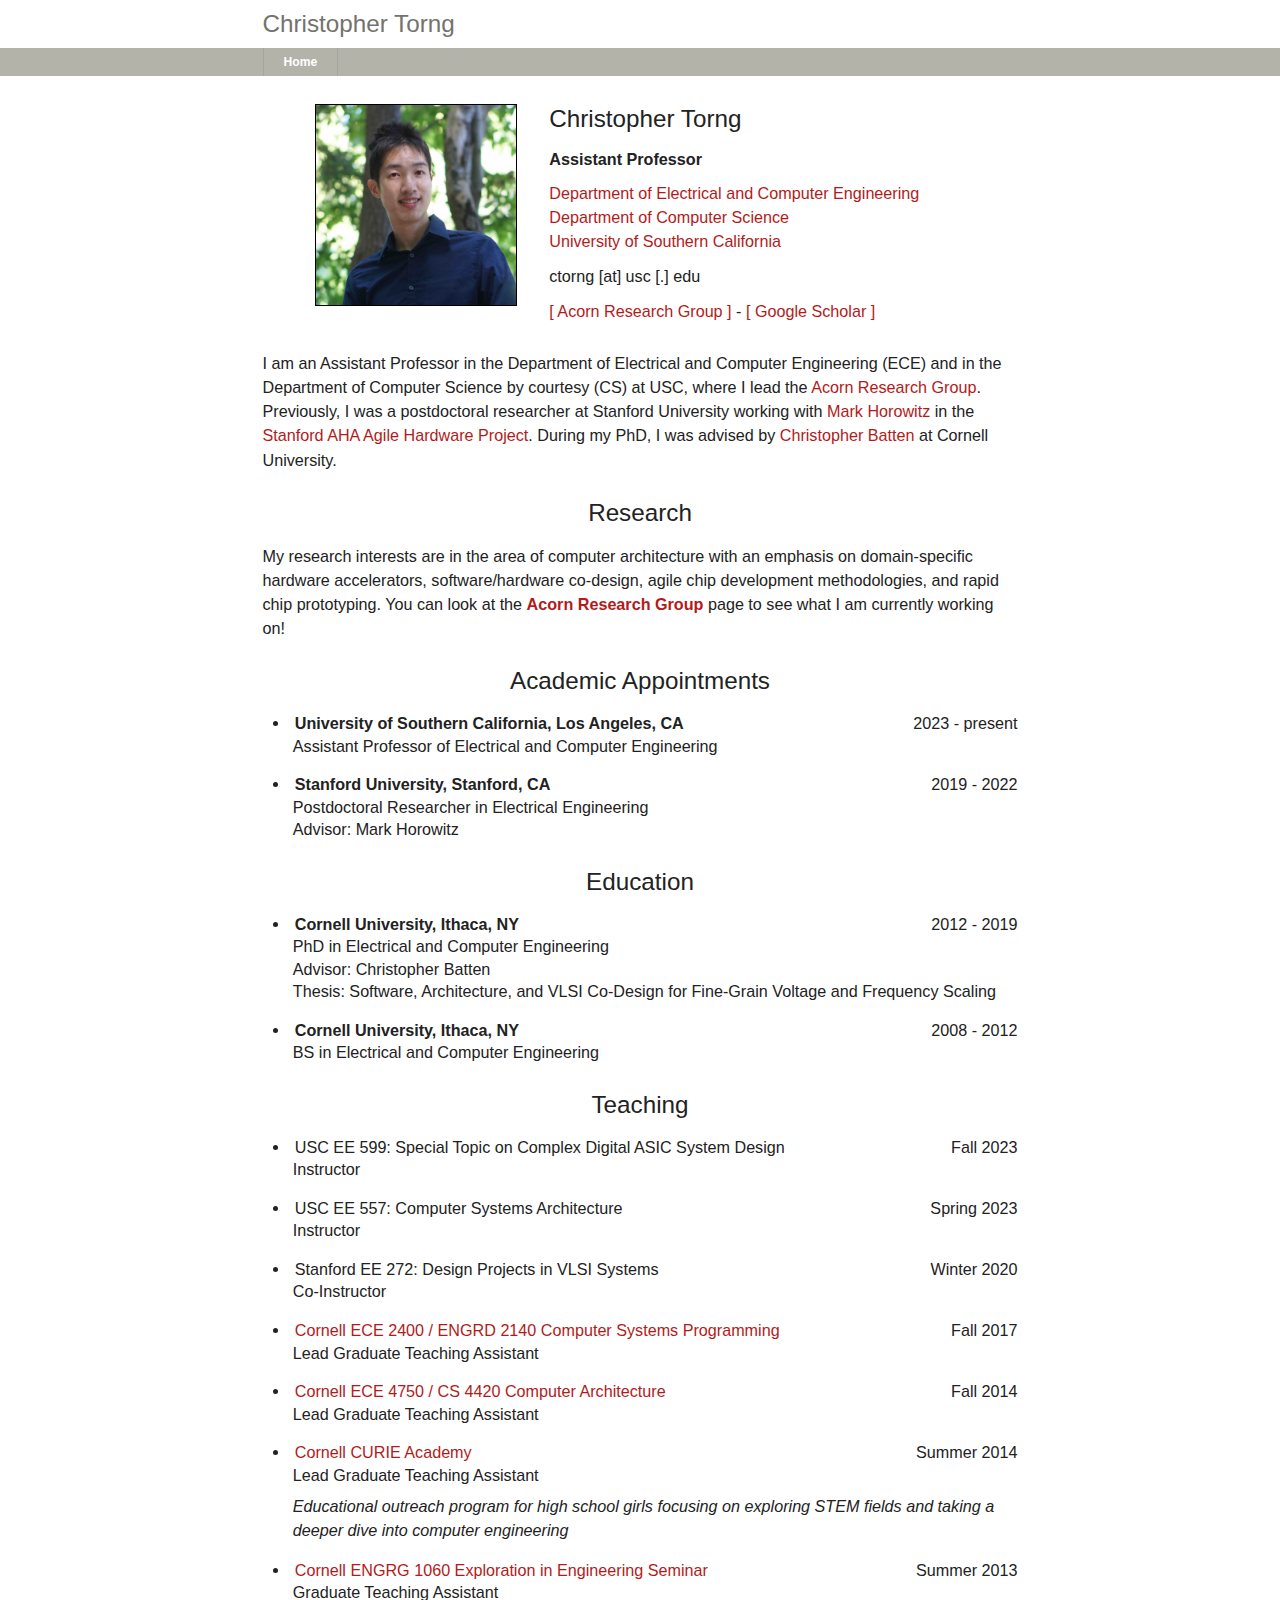
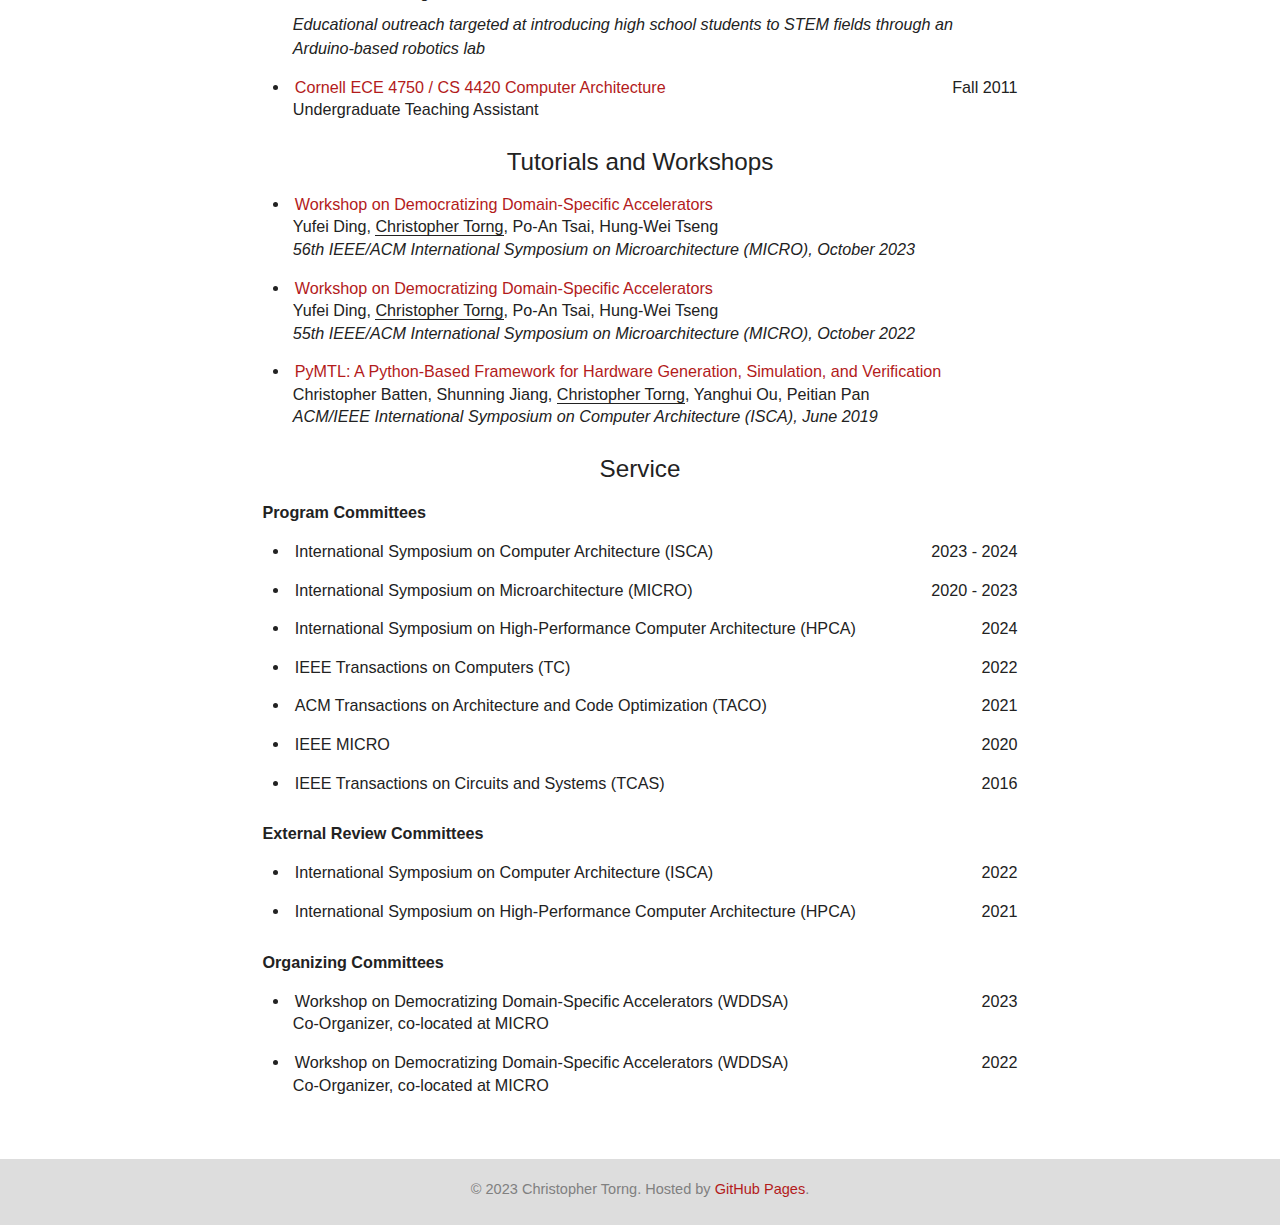
==== commit de2a7100: "update" ====
--- a/index.html
+++ b/index.html
@@ -252,24 +252,24 @@
   <ul class="medlist">
     <li><a href="https://www.escalab.org/wddsa2023">Workshop on
         Democratizing Domain-Specific Accelerators</a>
-      <p>Yufei Ding, <uu>Christopher Torng</uu>, Po-An Tsai, Hung-Wei Tseng</p>
-      <p><i>56th IEEE/ACM International Symposium on Microarchitecture
-        (MICRO), October 2023</i></p>
+      <br>Yufei Ding, <uu>Christopher Torng</uu>, Po-An Tsai, Hung-Wei Tseng
+      <br><i>56th IEEE/ACM International Symposium on Microarchitecture
+        (MICRO), October 2023</i>
     </li>
 
     <li><a href="https://www.escalab.org/wddsa2022">Workshop on
         Democratizing Domain-Specific Accelerators</a>
-      <p>Yufei Ding, <uu>Christopher Torng</uu>, Po-An Tsai, Hung-Wei Tseng</p>
-      <p><i>55th IEEE/ACM International Symposium on Microarchitecture
-        (MICRO), October 2022</i></p>
+      <br>Yufei Ding, <uu>Christopher Torng</uu>, Po-An Tsai, Hung-Wei Tseng
+      <br><i>55th IEEE/ACM International Symposium on Microarchitecture
+        (MICRO), October 2022</i>
     </li>
 
     <li><a href="https://www.csl.cornell.edu/pymtl2019">PyMTL: A Python-Based Framework for Hardware Generation,
         Simulation, and Verification</a>
-      <p>Christopher Batten, Shunning Jiang, <uu>Christopher Torng</uu>,
-      Yanghui Ou, Peitian Pan</p>
-      <p><i>ACM/IEEE International Symposium on Computer Architecture
-        (ISCA), June 2019</i></p>
+      <br>Christopher Batten, Shunning Jiang, <uu>Christopher Torng</uu>,
+      Yanghui Ou, Peitian Pan
+      <br><i>ACM/IEEE International Symposium on Computer Architecture
+        (ISCA), June 2019</i>
     </li>
   </ul>
   <br>
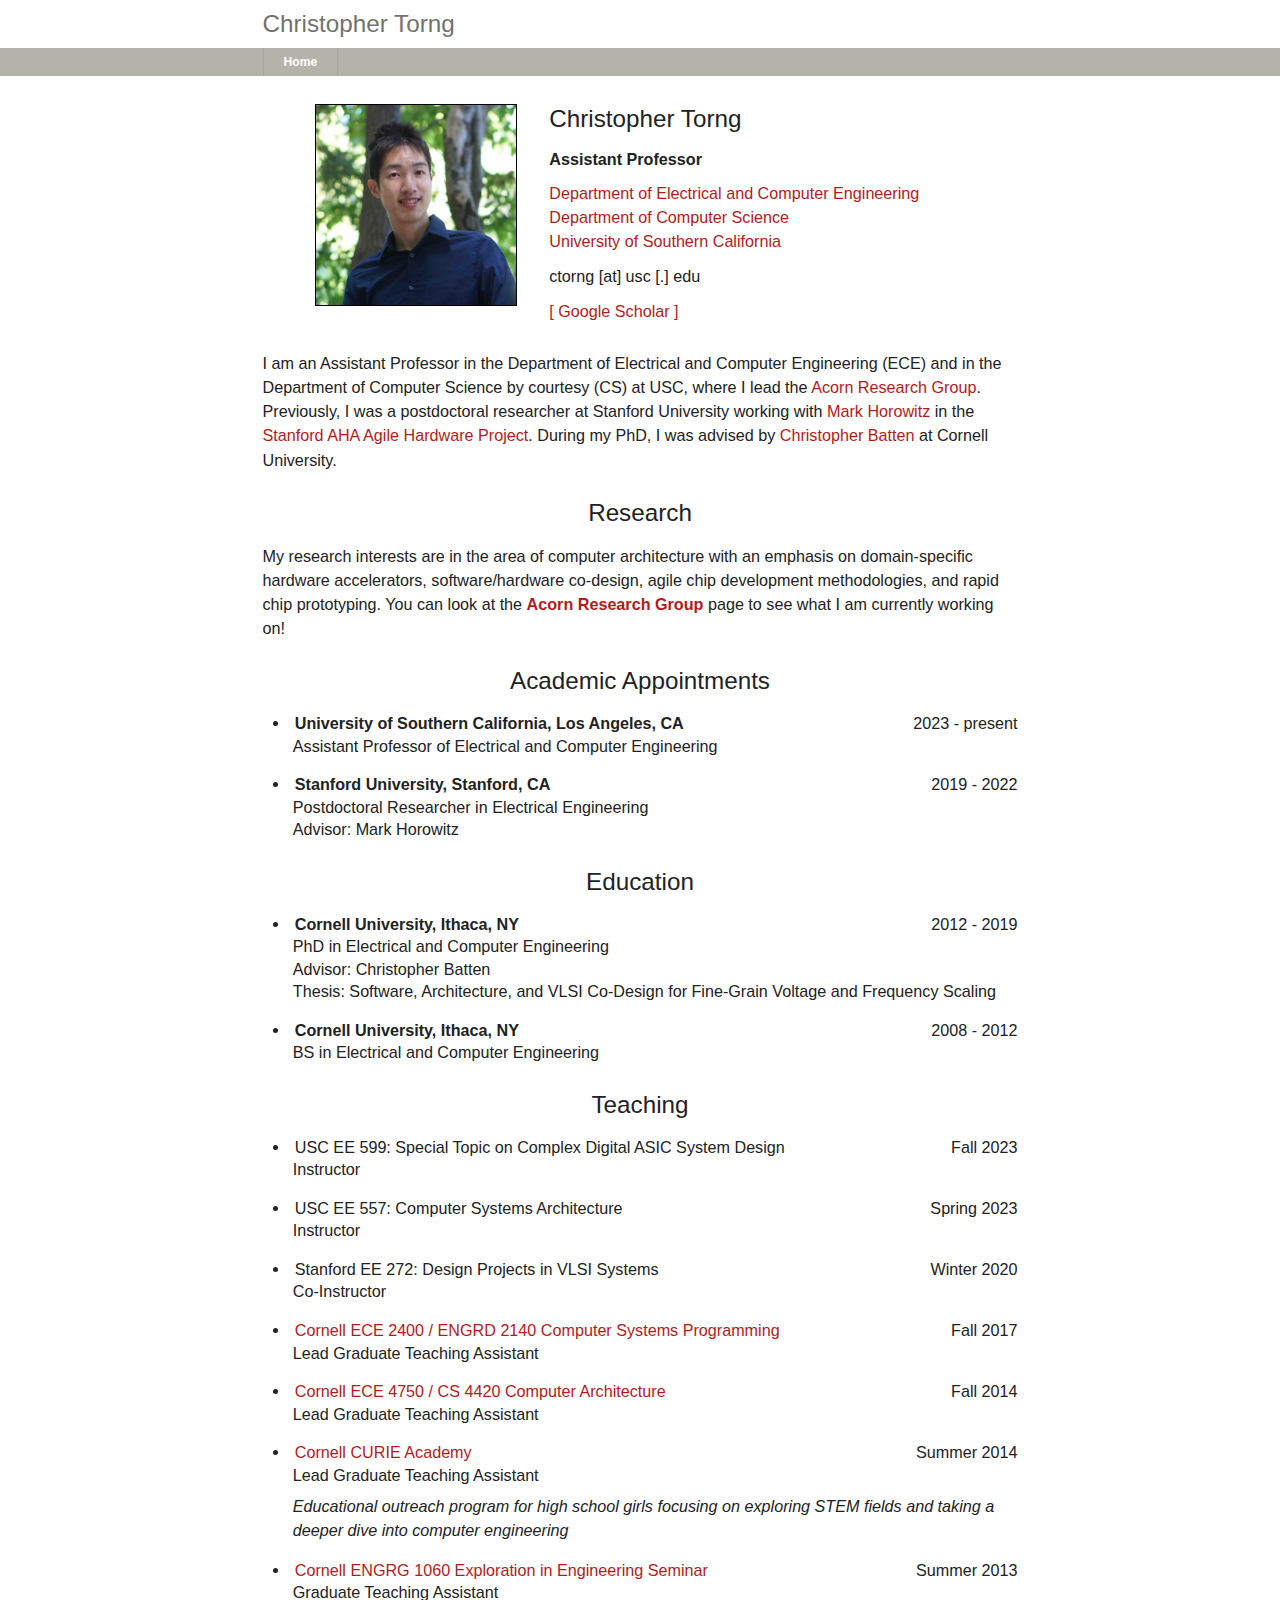
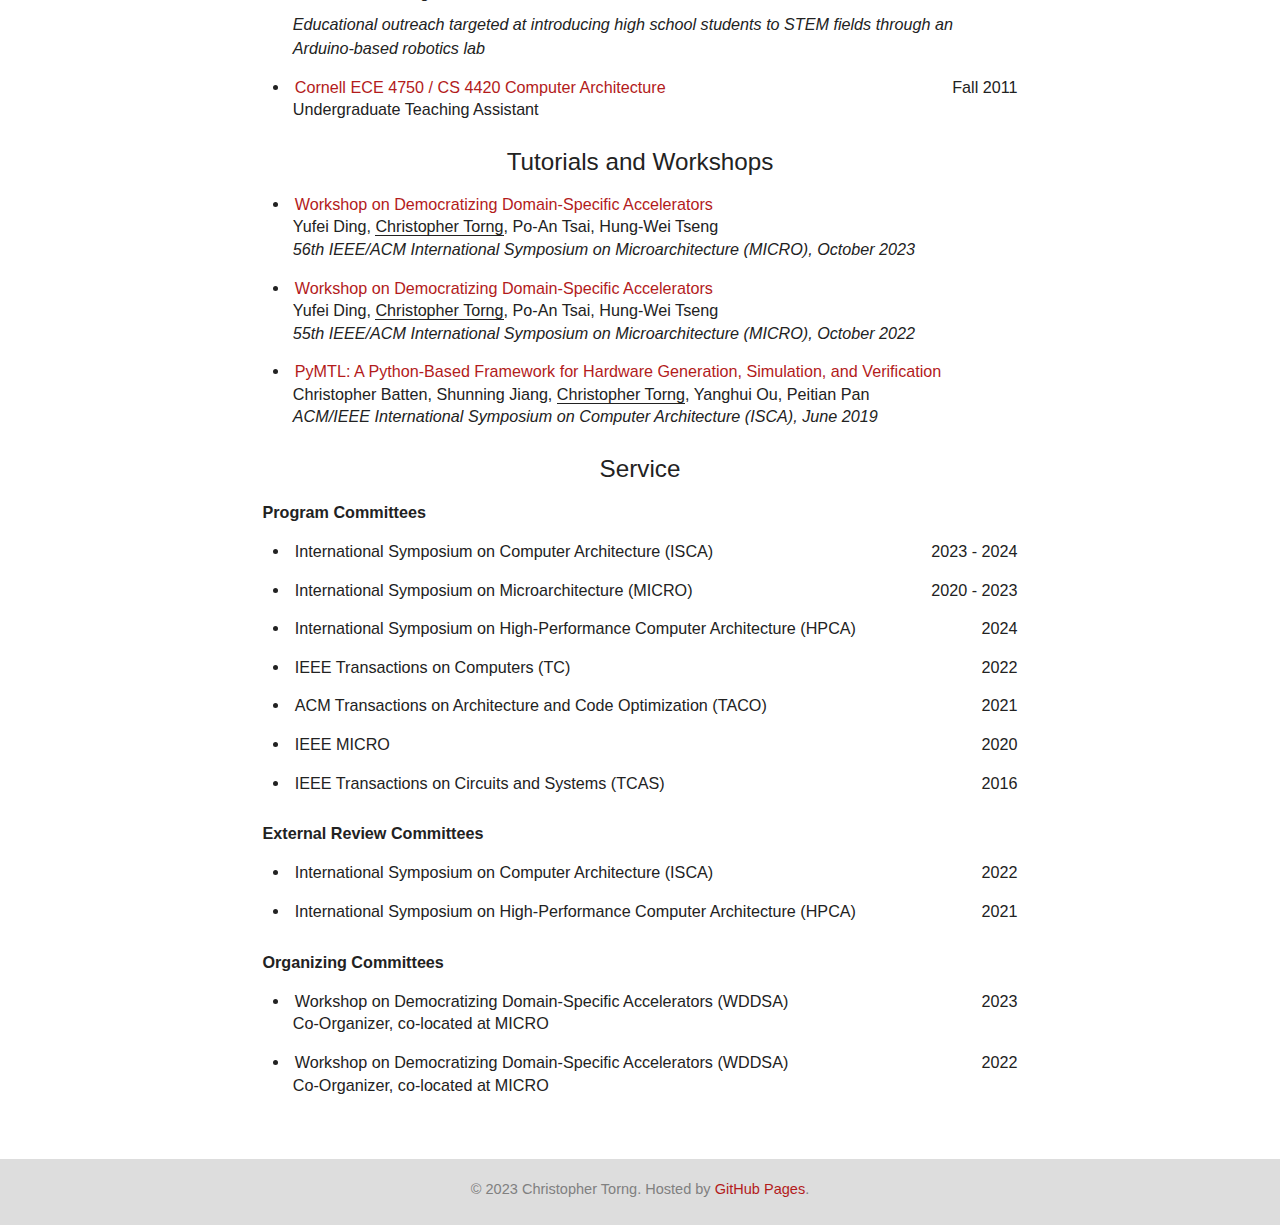
==== commit e199674a: "update" ====
--- a/index.html
+++ b/index.html
@@ -82,8 +82,8 @@
     <br>
     <h2>
       <!-- <a href="assets/cv/ctorng-cv.pdf" target="_blank">[CV]</a> -->
-      <a href="https://sites.usc.edu/acorn-research" target="_blank">[
-        Acorn Research Group ]</a> -
+      <!-- <a href="https://sites.usc.edu/acorn-research" target="_blank">[
+        Acorn Research Group ]</a> - -->
       <a href="https://scholar.google.com/citations?hl=en&user=NqSxRAsAAAAJ&view_op=list_works&sortby=pubdate" target="_blank">[ Google
             Scholar ]</a>
     </h2>
